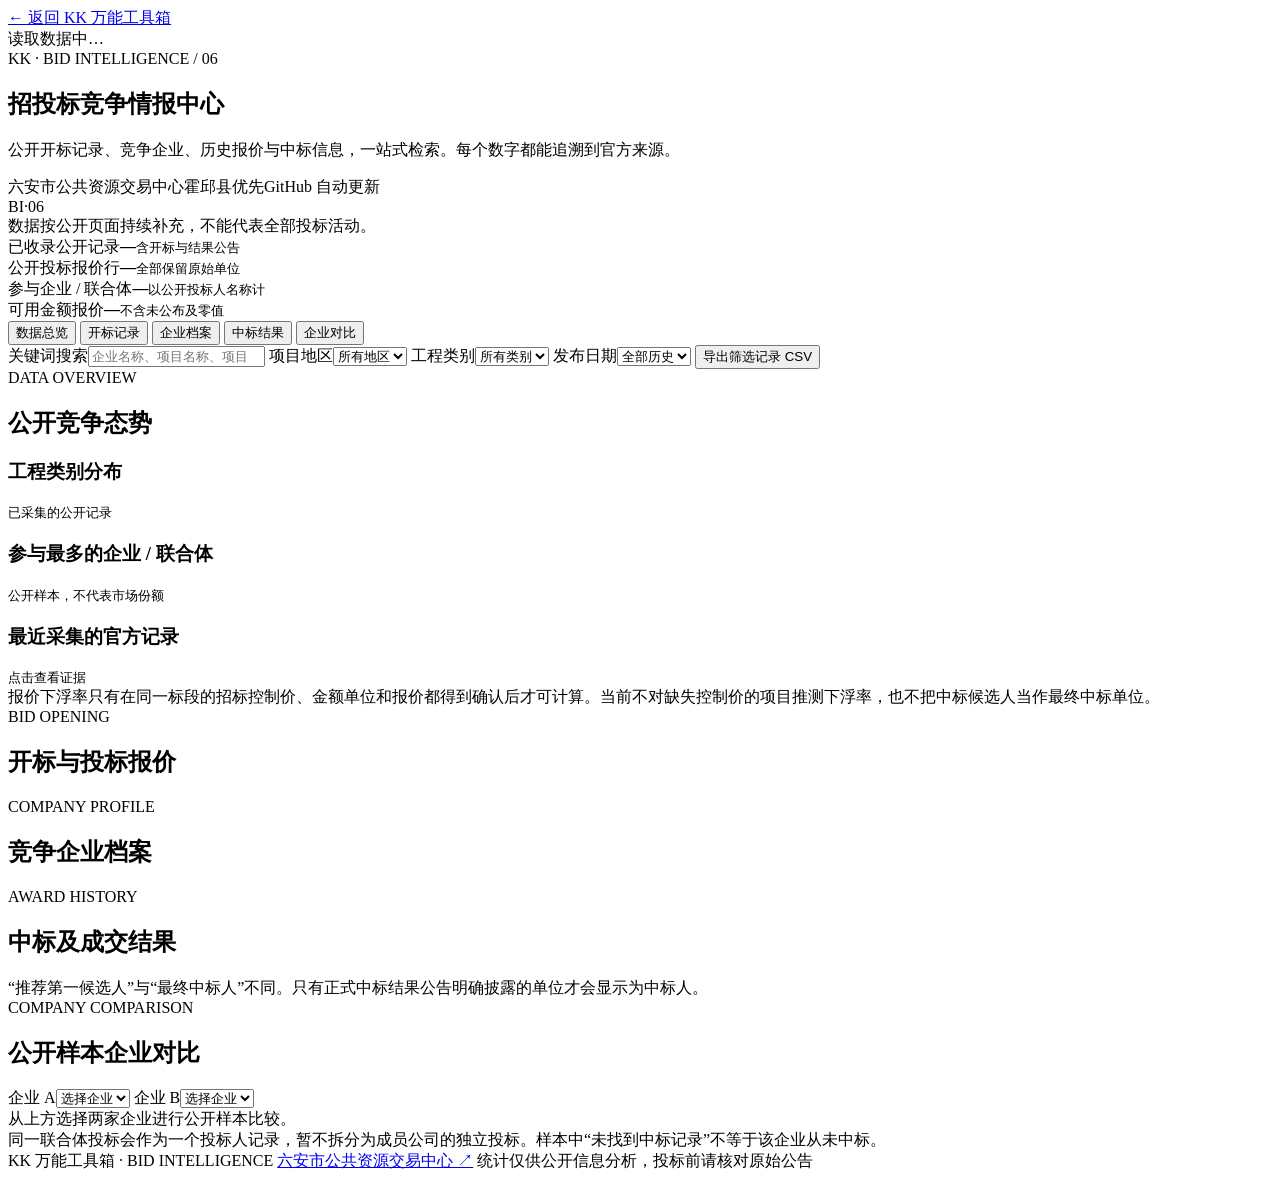
==== apps/competitors/index.html @ 256872ab "ui(competitors): add mobile dashboard with bids, companies, awards and compare" ====
<!doctype html>
<html lang="zh-CN">
<head>
  <meta charset="utf-8">
  <meta name="viewport" content="width=device-width,initial-scale=1,viewport-fit=cover">
  <meta name="theme-color" content="#0b1526">
  <meta name="description" content="KK招投标竞争情报中心：基于六安市公共资源交易中心公开的开评标与中标信息，提供企业档案、历史报价、结果分析和来源核验。">
  <title>KK · 招投标竞争情报中心</title>
  <link rel="stylesheet" href="assets/style.css?v=1.0.0">
</head>
<body>
  <div class="shell">
    <header class="top">
      <a class="back" href="../../">← 返回 KK 万能工具箱</a>
      <div class="top-actions">
        <span class="status-dot" aria-hidden="true"></span>
        <span id="lastUpdate">读取数据中…</span>
      </div>
    </header>

    <section class="hero">
      <div>
        <div class="eyebrow">KK · BID INTELLIGENCE / 06</div>
        <h1>招投标竞争<span>情报中心</span></h1>
        <p>公开开标记录、竞争企业、历史报价与中标信息，一站式检索。每个数字都能追溯到官方来源。</p>
        <div class="hero-badges"><span>六安市公共资源交易中心</span><span>霍邱县优先</span><span>GitHub 自动更新</span></div>
      </div>
      <div class="hero-icon" aria-hidden="true">BI<span>·06</span></div>
    </section>

    <div id="loadError" class="notice warn" role="status" hidden>数据暂时无法读取，请刷新页面重试。</div>
    <div class="notice" id="coverage">数据按公开页面持续补充，不能代表全部投标活动。</div>

    <section class="stats" aria-label="数据概览">
      <article><span>已收录公开记录</span><strong id="sProjects">—</strong><small>含开标与结果公告</small></article>
      <article><span>公开投标报价行</span><strong id="sBids">—</strong><small>全部保留原始单位</small></article>
      <article><span>参与企业 / 联合体</span><strong id="sCompanies">—</strong><small>以公开投标人名称计</small></article>
      <article><span>可用金额报价</span><strong id="sValid">—</strong><small>不含未公布及零值</small></article>
    </section>

    <nav class="tabs" aria-label="情报中心功能">
      <button class="tab active" data-tab="overview" type="button">数据总览</button>
      <button class="tab" data-tab="openings" type="button">开标记录</button>
      <button class="tab" data-tab="companies" type="button">企业档案</button>
      <button class="tab" data-tab="awards" type="button">中标结果</button>
      <button class="tab" data-tab="compare" type="button">企业对比</button>
    </nav>

    <section class="filters" aria-label="数据筛选">
      <label>关键词搜索<input id="q" type="search" placeholder="企业名称、项目名称、项目编号…"></label>
      <label>项目地区<select id="region"><option value="">所有地区</option></select></label>
      <label>工程类别<select id="category"><option value="">所有类别</option></select></label>
      <label>发布日期<select id="range"><option value="all">全部历史</option><option value="90">近90天</option><option value="365">近一年</option><option value="730">近两年</option></select></label>
      <button class="outline export" id="exportCsv" type="button">导出筛选记录 CSV</button>
    </section>

    <main>
      <section class="panel active" id="view-overview">
        <div class="section-heading"><div><span class="kicker">DATA OVERVIEW</span><h2>公开竞争态势</h2></div></div>
        <div class="two">
          <article class="surface">
            <div class="panel-title"><h3>工程类别分布</h3><small>已采集的公开记录</small></div>
            <div id="categoryChart" class="bars"></div>
          </article>
          <article class="surface">
            <div class="panel-title"><h3>参与最多的企业 / 联合体</h3><small>公开样本，不代表市场份额</small></div>
            <div id="topCompanies" class="leaderboard"></div>
          </article>
        </div>
        <article class="surface">
          <div class="panel-title"><h3>最近采集的官方记录</h3><small>点击查看证据</small></div>
          <div id="recentRecords" class="records"></div>
        </article>
        <div class="notice subtle">报价下浮率只有在同一标段的招标控制价、金额单位和报价都得到确认后才可计算。当前不对缺失控制价的项目推测下浮率，也不把中标候选人当作最终中标单位。</div>
      </section>

      <section class="panel" id="view-openings">
        <div class="section-heading"><div><span class="kicker">BID OPENING</span><h2>开标与投标报价</h2></div><small id="openingCount"></small></div>
        <div id="openingRecords" class="records"></div>
      </section>

      <section class="panel" id="view-companies">
        <div class="section-heading"><div><span class="kicker">COMPANY PROFILE</span><h2>竞争企业档案</h2></div><small id="companyCount"></small></div>
        <div id="companyRecords" class="companies"></div>
      </section>

      <section class="panel" id="view-awards">
        <div class="section-heading"><div><span class="kicker">AWARD HISTORY</span><h2>中标及成交结果</h2></div><small id="awardCount"></small></div>
        <div id="awardRecords" class="records"></div>
        <div class="notice subtle">“推荐第一候选人”与“最终中标人”不同。只有正式中标结果公告明确披露的单位才会显示为中标人。</div>
      </section>

      <section class="panel" id="view-compare">
        <div class="section-heading"><div><span class="kicker">COMPANY COMPARISON</span><h2>公开样本企业对比</h2></div></div>
        <div class="two compare-select">
          <label>企业 A<select id="compareA"><option value="">选择企业</option></select></label>
          <label>企业 B<select id="compareB"><option value="">选择企业</option></select></label>
        </div>
        <article class="surface">
          <div id="comparison" class="compare-empty">从上方选择两家企业进行公开样本比较。</div>
        </article>
        <div class="notice subtle">同一联合体投标会作为一个投标人记录，暂不拆分为成员公司的独立投标。样本中“未找到中标记录”不等于该企业从未中标。</div>
      </section>
    </main>

    <footer>
      <span>KK 万能工具箱 · BID INTELLIGENCE</span>
      <a href="https://ggzy.luan.gov.cn/" target="_blank" rel="noopener noreferrer">六安市公共资源交易中心 ↗</a>
      <span>统计仅供公开信息分析，投标前请核对原始公告</span>
    </footer>
  </div>
  <script src="assets/app.js?v=1.0.0" defer></script>
</body>
</html>
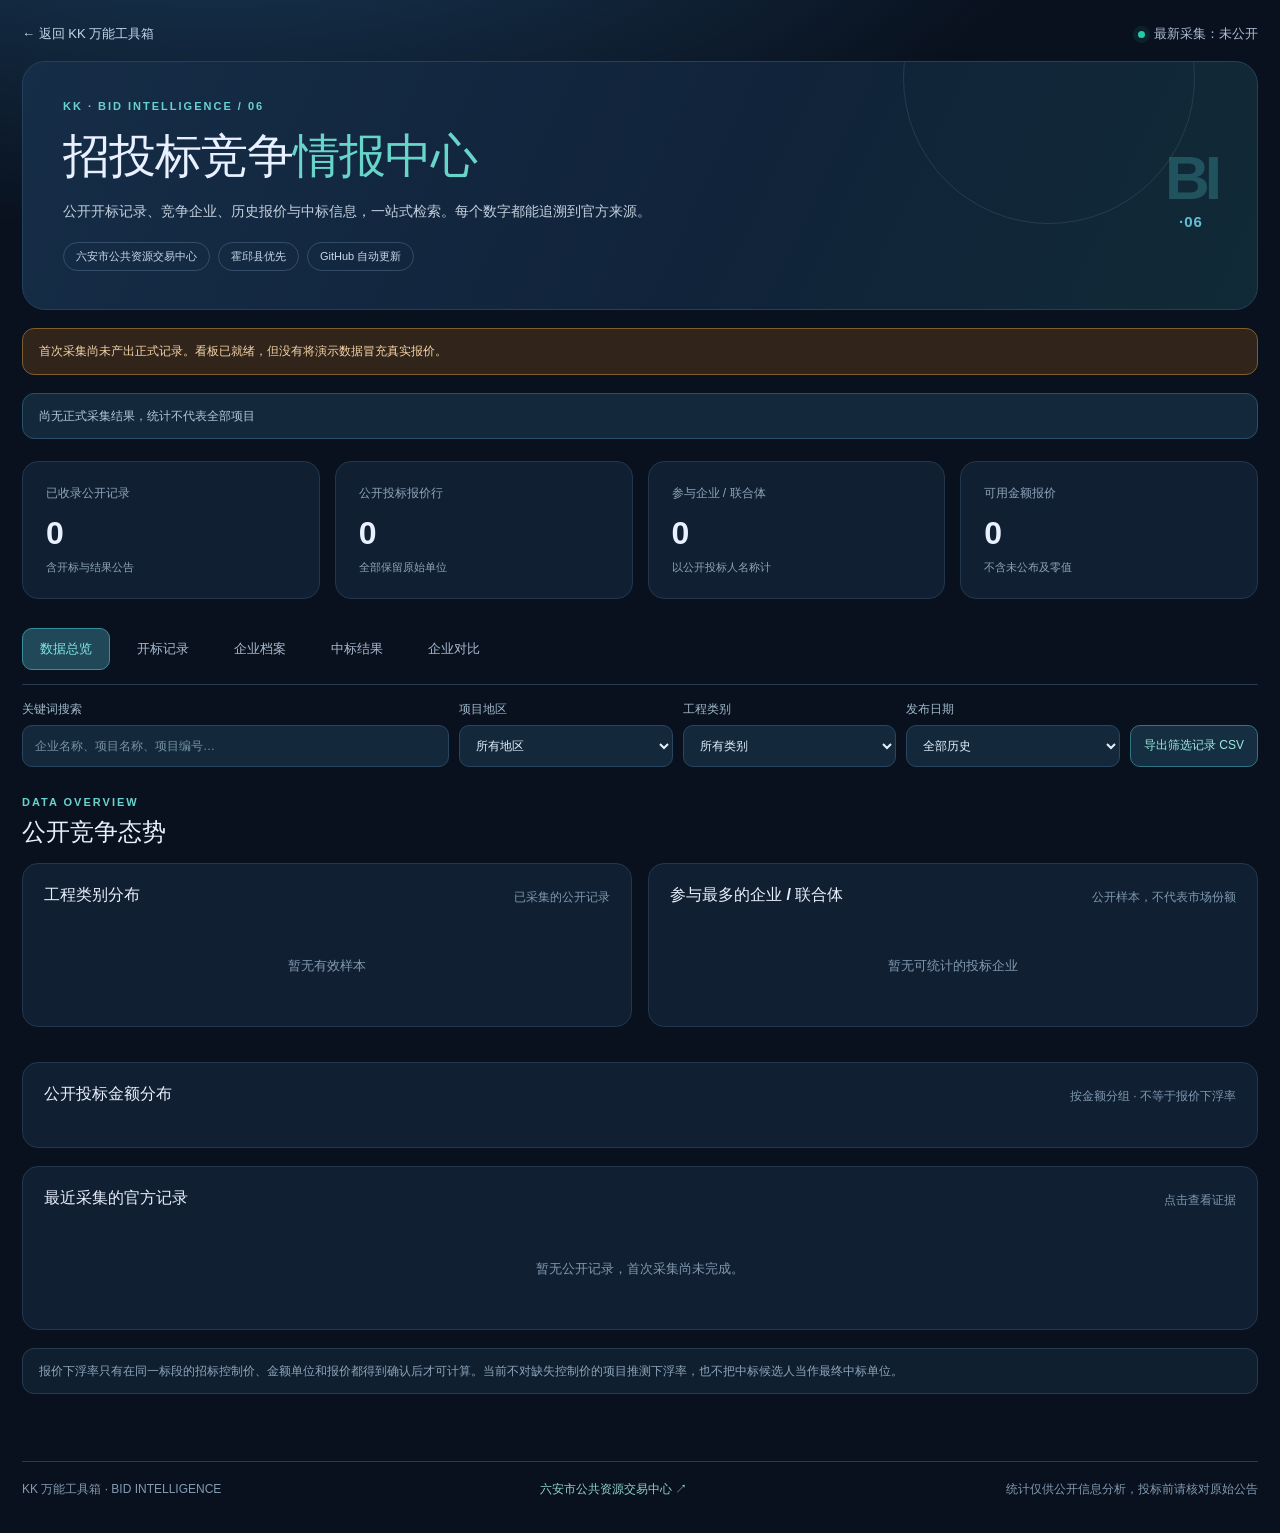
==== commit be29be59: "ui(competitors): add validated bid-price histogram" ====
--- a/apps/competitors/index.html
+++ b/apps/competitors/index.html
@@ -68,6 +68,10 @@
           </article>
         </div>
         <article class="surface">
+          <div class="panel-title"><h3>公开投标金额分布</h3><small>按金额分组 · 不等于报价下浮率</small></div>
+          <div id="priceChart" class="bars"></div>
+        </article>
+        <article class="surface">
           <div class="panel-title"><h3>最近采集的官方记录</h3><small>点击查看证据</small></div>
           <div id="recentRecords" class="records"></div>
         </article>
--- a/apps/competitors/assets/style.css
+++ b/apps/competitors/assets/style.css
@@ -0,0 +1,87 @@
+:root{font-family:Inter,-apple-system,BlinkMacSystemFont,"Microsoft Yahei",Arial,sans-serif;color:#e9f0ff;background:#09111e;font-synthesis:none}
+*{box-sizing:border-box}
+body{margin:0;background:radial-gradient(ellipse 68% 400px at 17% -11%,#1b3f5f 0%,transparent 100%),#09111e}
+a{color:inherit}button,input,select{font:inherit}
+button{cursor:pointer}button:focus-visible,a:focus-visible,input:focus-visible,select:focus-visible{outline:2px solid #60d6e9;outline-offset:3px}
+.shell{max-width:1280px;padding:0 22px;margin:auto}
+.top{display:flex;align-items:center;justify-content:space-between;gap:12px;padding:25px 0 18px;color:#adbed5;font-size:13px}
+.back{text-decoration:none;color:#c2d8e9}.back:hover{color:white}.top-actions{display:flex;align-items:center;gap:9px}
+.status-dot{width:7px;height:7px;background:#25c9a9;border-radius:50%;box-shadow:0 0 0 5px #25c9a916}
+.hero{border:1px solid #24415b;border-radius:23px;background:linear-gradient(115deg,#162d47 0%,#10233a 57%,#112a36 100%);padding:38px 40px;display:flex;justify-content:space-between;align-items:center;gap:20px;overflow:hidden;position:relative}
+.hero:after{content:"";position:absolute;width:290px;height:290px;right:5%;top:-130px;border:1px solid #6e8fb336;border-radius:50%;pointer-events:none}
+.eyebrow,.kicker{font-size:11px;letter-spacing:2px;font-weight:700;color:#69d1cf}
+h1{font-size:clamp(28px,4vw,47px);line-height:1.22;letter-spacing:-1px;margin:15px 0}
+h1 span{color:#68d5c9}
+.hero p{color:#c4d1de;font-size:14px;line-height:1.85;max-width:700px;margin:0 0 17px}
+.hero-badges{display:flex;gap:8px;flex-wrap:wrap}
+.hero-badges span{border-radius:20px;border:1px solid #57728c80;color:#c8dbe9;font-size:11px;padding:6px 12px}
+.hero-icon{font-size:62px;font-weight:800;letter-spacing:-5px;color:#55d4d840;white-space:nowrap;z-index:1}
+.hero-icon span{font-size:15px;letter-spacing:1px;color:#66bed5;display:block;text-align:center}
+.notice{margin:18px 0;border:1px solid #27516a;border-radius:12px;padding:12px 16px;background:#14283b;color:#afc9d8;font-size:12px;line-height:1.7}
+.notice.warn{border-color:#805d2d;background:#30241b;color:#f6d5a6}
+.notice.subtle{background:#101f30;border-color:#263b51;color:#8ea6bc}
+.stats{display:grid;grid-template-columns:repeat(4,minmax(0,1fr));gap:15px;margin:22px 0}
+.stats article,.surface{border:1px solid #22374d;background:#111f32;border-radius:16px}
+.stats article{padding:23px}
+.stats span,.stats small{display:block;color:#8ea4ba;font-size:12px}
+.stats strong{font-size:32px;display:block;line-height:1.4;margin:9px 0 4px;font-variant-numeric:tabular-nums}
+.stats small{font-size:11px}
+.tabs{display:flex;gap:9px;flex-wrap:wrap;border-bottom:1px solid #253b52;padding:6px 0 14px;margin:23px 0 16px}
+.tab{border:1px solid transparent;background:transparent;color:#a9bad0;border-radius:10px;padding:11px 17px;font-size:13px}
+.tab.active{background:#214858;color:#80e8e1;border:1px solid #368e98}
+.tab:hover:not(.active){background:#162f48}
+.filters{display:grid;grid-template-columns:minmax(200px,2fr) repeat(3,minmax(125px,1fr)) auto;gap:10px;margin:16px 0 23px}
+.filters label,.compare-select label{display:flex;flex-direction:column;gap:7px;color:#a1b9cb;font-size:12px}
+input,select{background:#13283b;color:#e4f2ff;border:1px solid #29465e;border-radius:10px;min-width:0;min-height:42px;padding:10px 12px}
+input::placeholder{color:#7892a7}
+.outline{align-self:end;min-height:42px;background:#152e42;border:1px solid #327582;color:#9cebe1;border-radius:10px;padding:9px 13px;font-size:12px}
+.outline:hover{background:#234e57}
+.panel{display:none;padding-bottom:34px}.panel.active{display:block}
+.section-heading,.panel-title{display:flex;align-items:end;justify-content:space-between;gap:14px}
+.section-heading{margin:25px 0 15px}.section-heading h2{margin:6px 0 0;font-size:24px}
+.section-heading small{color:#8ba0b7;font-size:12px}
+.two{display:grid;grid-template-columns:1fr 1fr;gap:16px;margin-bottom:17px}
+.surface{padding:21px;margin-bottom:18px}
+.panel-title{margin-bottom:21px}.panel-title h3{font-size:16px;margin:0}.panel-title small{color:#7e99b1;font-size:12px}
+.bars{display:grid;gap:13px}
+.bar-row{display:grid;grid-template-columns:78px 1fr 48px;gap:10px;align-items:center;font-size:12px;color:#b5c9d9}
+.bar-track{height:9px;background:#1e3248;border-radius:20px;overflow:hidden}
+.bar-fill{height:100%;background:linear-gradient(90deg,#22a7ba,#5cddb2);border-radius:20px}
+.bar-row strong{font-weight:600;color:#d3eff0;text-align:right}
+.leaderboard{display:grid;gap:10px}
+.leader{display:flex;gap:12px;align-items:center;font-size:13px;padding:8px 0;border-bottom:1px solid #23384c}
+.leader:last-child{border-bottom:0}
+.rank{color:#67cfcd;width:22px;font-weight:700}
+.leader .name{flex:1;overflow-wrap:anywhere;color:#e4eef8}
+.leader .count{color:#adc4d3;font-variant-numeric:tabular-nums}
+.records,.companies{display:grid;gap:12px}
+.record,.company{border:1px solid #284259;background:#12273b;border-radius:12px;padding:17px}
+.record h3,.company h3{margin:0 0 10px;font-size:16px;font-weight:650;line-height:1.6;overflow-wrap:anywhere}
+.record h3 a{text-decoration:none}.record h3 a:hover{color:#79e8dc}
+.record .meta,.company .meta{display:flex;flex-wrap:wrap;gap:9px;margin-bottom:10px;color:#a6bccf;font-size:12px}
+.record .meta span,.company .meta span{border:1px solid #2d5162;background:#183547;border-radius:5px;padding:4px 7px}
+.record .summary{color:#cbdbe9;font-size:13px;line-height:1.8}
+.sublist{border-top:1px solid #294255;margin-top:12px;padding-top:12px;display:grid;gap:7px}
+.quote{display:grid;grid-template-columns:minmax(110px,1fr) auto;gap:16px;align-items:center;font-size:12px;color:#afc7d9}
+.quote .bidder{overflow-wrap:anywhere}.quote strong{color:#e6edf7;font-variant-numeric:tabular-nums;white-space:nowrap}
+.record-footer{margin-top:12px;display:flex;gap:8px;flex-wrap:wrap}
+.source{font-size:12px;color:#75d3ce;text-decoration:none}.source:hover{text-decoration:underline}
+.pager{display:flex;justify-content:center;gap:12px;margin-top:14px}
+.pager button{background:#234255;border:1px solid #426b80;color:#d3edf0;border-radius:9px;padding:9px 16px}
+.pager button:disabled{opacity:.35;cursor:default}
+.company-grid{display:grid;grid-template-columns:repeat(3,minmax(0,1fr));gap:11px;margin-bottom:10px}
+.company-grid span{color:#91a6bb;font-size:11px;display:block;margin-bottom:7px}
+.company-grid b{color:#e0f3ef;font-size:21px}
+.company .source{display:inline-block;margin-top:8px}
+.compare-select{margin-bottom:15px}
+.compare-empty{color:#8da6bf;text-align:center;padding:30px}
+.comparison-table{width:100%;border-collapse:collapse;font-size:13px}
+.comparison-table th,.comparison-table td{padding:14px;border-bottom:1px solid #2a4257;text-align:left}
+.comparison-table th{color:#a3bbcc;font-weight:500}
+.comparison-table td{overflow-wrap:anywhere}
+.empty{padding:30px 16px;text-align:center;color:#8199b0;font-size:13px}
+footer{margin:15px 0 35px;border-top:1px solid #263e52;padding-top:19px;color:#839bb2;font-size:12px;display:flex;flex-wrap:wrap;gap:15px;justify-content:space-between}
+footer a{color:#91d4cb;text-decoration:none}
+@media(max-width:1000px){.filters{grid-template-columns:repeat(2,minmax(0,1fr))}.filters label:first-child{grid-column:1/-1}.stats{grid-template-columns:repeat(2,minmax(0,1fr))}}
+@media(max-width:680px){.shell{padding:0 13px}.top{padding:17px 0}.hero{padding:26px 21px}.hero-icon{display:none}.hero h1{font-size:29px}.hero p{font-size:13px}.stats{gap:9px}.stats article{padding:17px}.stats strong{font-size:26px}.tabs{gap:5px}.tab{padding:9px 11px;font-size:12px}.two{grid-template-columns:1fr}.surface{padding:16px}.filters{gap:8px}.filters label{font-size:11px}.section-heading h2{font-size:20px}.record{padding:14px}.record h3{font-size:14px}.quote{grid-template-columns:minmax(0,1fr) auto;gap:6px}.quote strong{font-size:11px}.top-actions{font-size:10px}}
+@media(prefers-reduced-motion:no-preference){.tab,.outline,.record{transition:background .15s,border-color .15s}}
